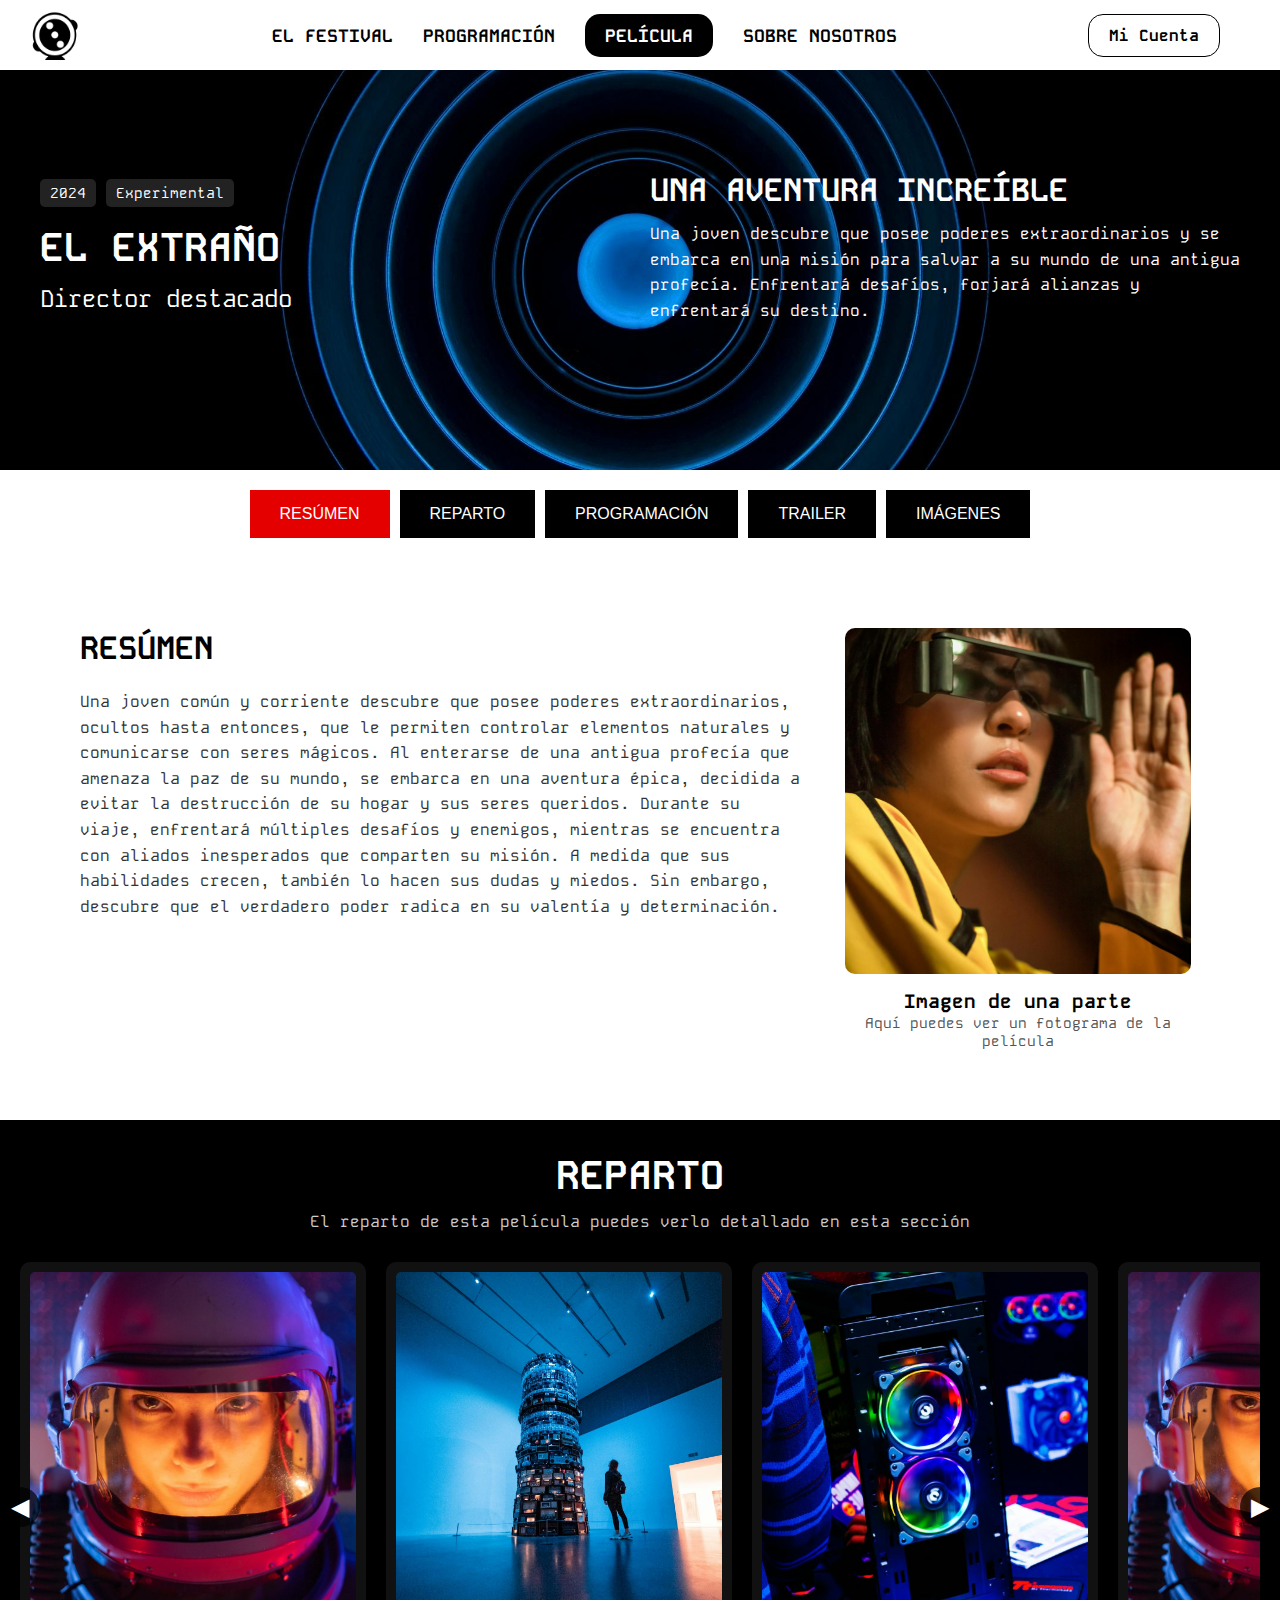
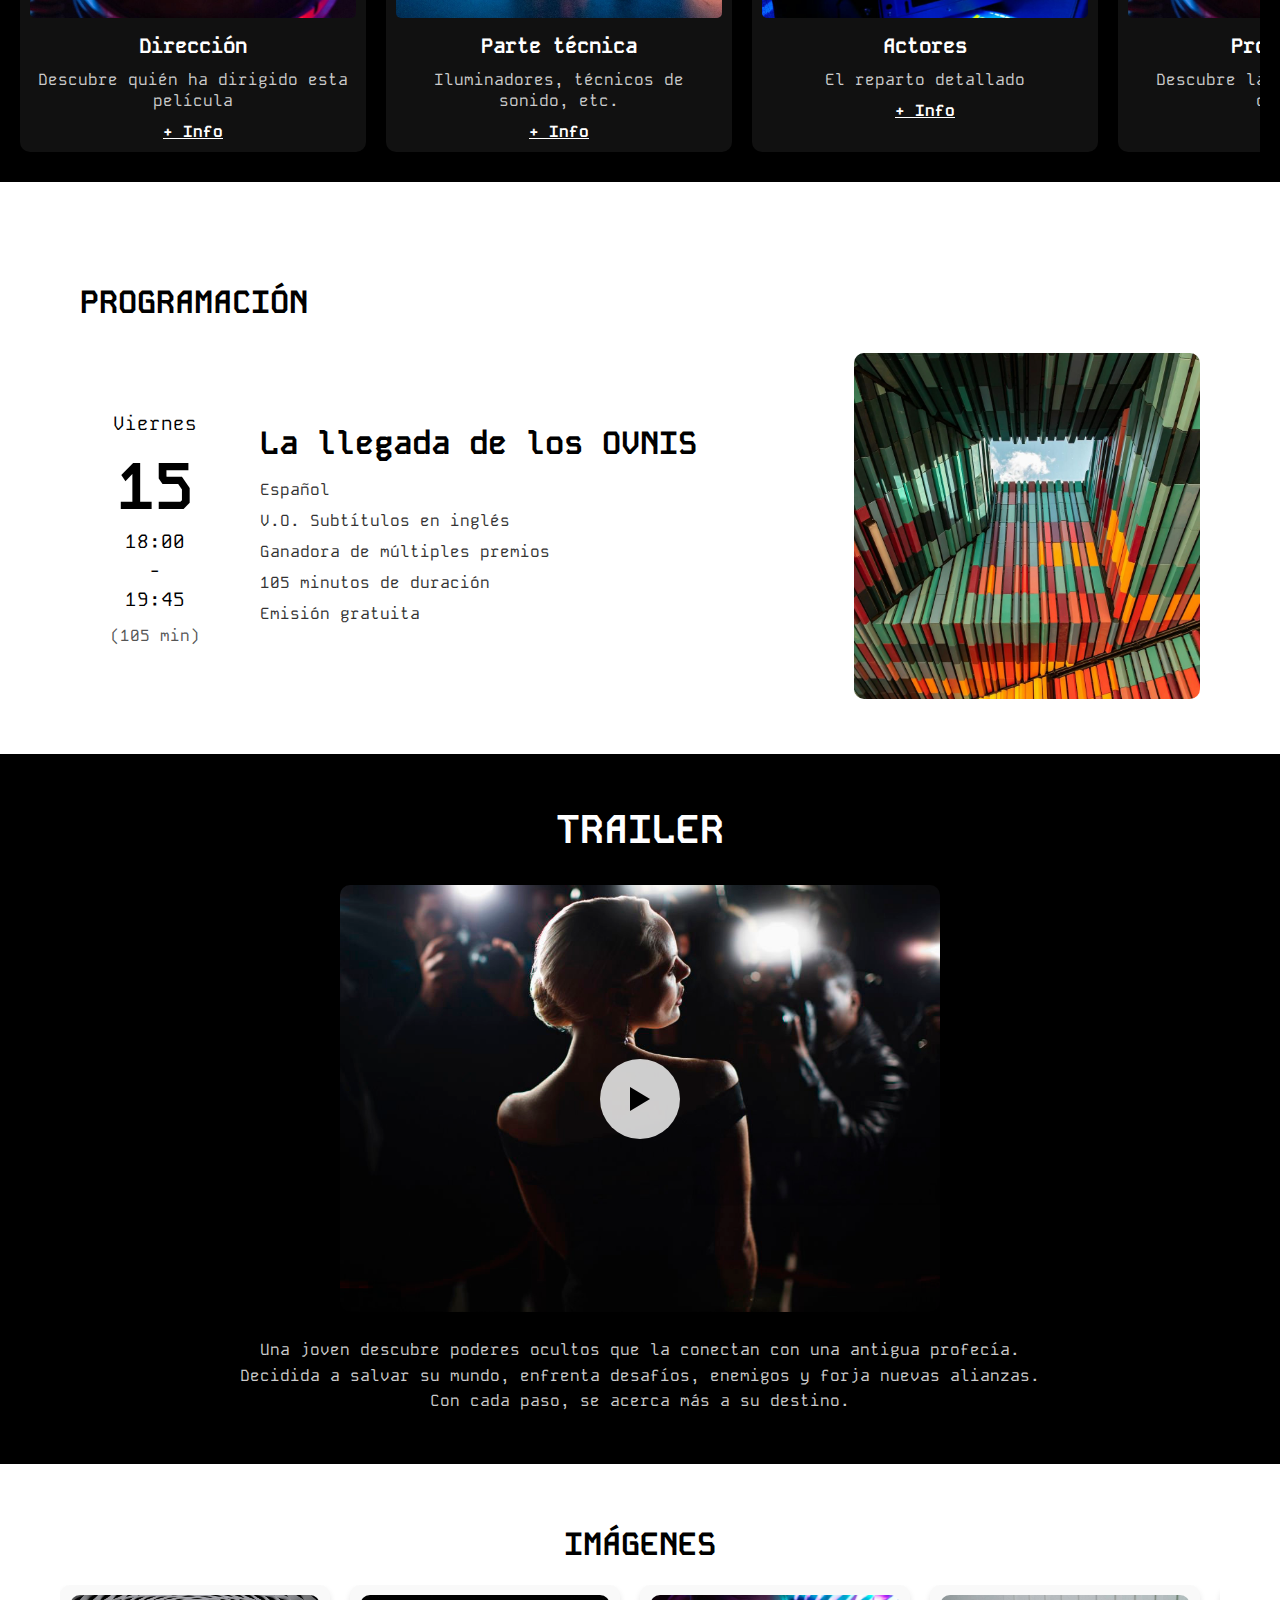
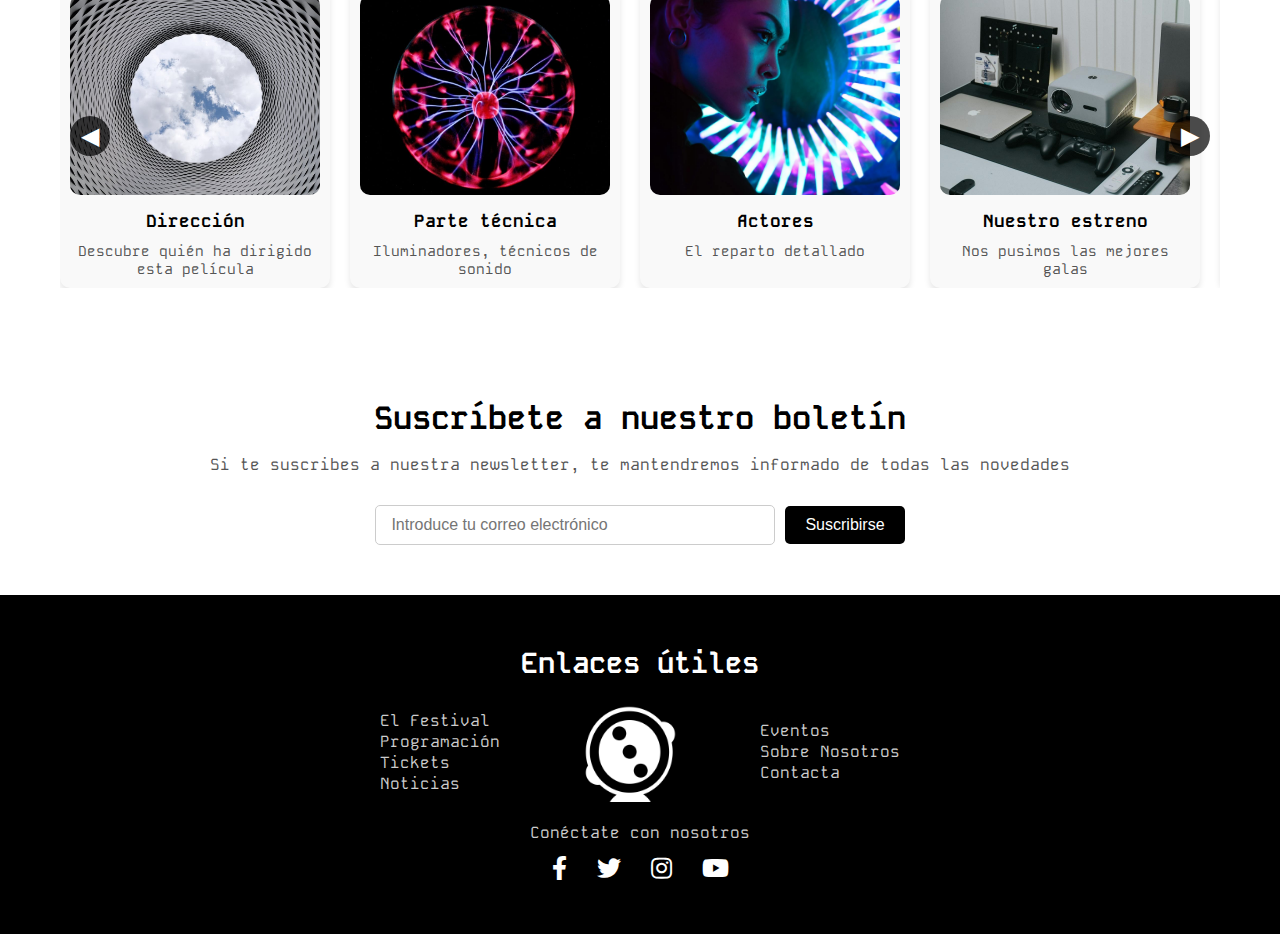
==== pelicula.html @ 9c4490d8 "Primera versión de la web para mejoras" ====
<!DOCTYPE html>
<html lang="es">
<head>
    <meta charset="UTF-8">
    <meta name="viewport" content="width=device-width, initial-scale=1.0">
    <title>Menú Responsive</title>
    <link rel="stylesheet" href="css/styles.css">
    <link rel="stylesheet" href="https://cdnjs.cloudflare.com/ajax/libs/font-awesome/5.15.4/css/all.min.css"/>
</head>
<body>
  <header>
    <!-- Contenedor del menú -->
    <nav class="menu">
        <!-- Logotipo -->
        <div class="logo">
            <img src="images/logo.png" alt="Logotipo del festival">
        </div>

        <!-- Botón hamburguesa -->
        <div class="menu-toggle" id="menu-toggle">
            &#9776; <!-- Ícono hamburguesa -->
        </div>

        <!-- Opciones del menú -->
        <ul class="menu-items" id="menu-items">
            <li><a href="index.html">EL FESTIVAL</a></li>
            <li><a href="programacion.html">PROGRAMACIÓN</a></li>
            <li><a href="pelicula.html"  class="activo">PELÍCULA</a></li>
            <li><a href="sobre.html">SOBRE NOSOTROS</a></li>
            <!-- Línea negra con redes sociales -->
            <li class="redes-sociales-container">
              <div class="redes-sociales">
                <a href="#" aria-label="Facebook">
                    <i class="fab fa-facebook-f"></i>
                </a>
                <a href="#" aria-label="Twitter">
                    <i class="fab fa-twitter"></i>
                </a>
                <a href="#" aria-label="Instagram">
                    <i class="fab fa-instagram"></i>
                </a>
                <a href="#" aria-label="YouTube">
                    <i class="fab fa-youtube"></i>
                </a>
            </div>
          </li>
        </ul>

        <!-- Botón Mi Cuenta -->
        <div class="mi-cuenta">
            <a href="#micuenta" class="boton-cuenta">Mi Cuenta</a>
        </div>
    </nav>
</header>



<section class="section-destacada">
  <div class="contenedor-destacado">
    <div class="texto-izquierda">
      <div class="etiqueta">
        <span>2024</span>
        <span>Experimental</span>
      </div>
      <h2>EL EXTRAÑO</h2>
      <h3>Director destacado</h3>
    </div>
    <div class="texto-derecha">
      <h2>UNA AVENTURA INCREÍBLE</h2>
      <p>
        Una joven descubre que posee poderes extraordinarios y se embarca en una misión para salvar a su mundo de una antigua profecía. Enfrentará desafíos, forjará alianzas y enfrentará su destino.
      </p>
    </div>
  </div>
</section>
  


<section class="navegacion-articles">
  <div class="contenedor-botones-pelicula">
    <button class="boton-nav activo" data-section="resumen">RESÚMEN</button>
    <button class="boton-nav" data-section="reparto">REPARTO</button>
    <button class="boton-nav" data-section="programacion">PROGRAMACIÓN</button>
    <button class="boton-nav" data-section="trailer">TRAILER</button>
    <button class="boton-nav" data-section="imagenes">IMÁGENES</button>
  </div>
</section>

<article id="resumen" class="article-resumen">
  <div class="contenido-resumen">
    <!-- Columna del texto -->
    <div class="texto-resumen">
      <h2>RESÚMEN</h2>
      <p>
        Una joven común y corriente descubre que posee poderes extraordinarios, ocultos hasta entonces, que le permiten controlar elementos naturales y comunicarse con seres mágicos. Al enterarse de una antigua profecía que amenaza la paz de su mundo, se embarca en una aventura épica, decidida a evitar la destrucción de su hogar y sus seres queridos. Durante su viaje, enfrentará múltiples desafíos y enemigos, mientras se encuentra con aliados inesperados que comparten su misión. A medida que sus habilidades crecen, también lo hacen sus dudas y miedos. Sin embargo, descubre que el verdadero poder radica en su valentía y determinación.
      </p>
    </div>
    <!-- Columna de la imagen -->
    <div class="imagen-resumen">
      <img src="images/resumen.jpg" alt="Fotograma de la película">
      <h3><strong>Imagen de una parte</strong></h3>
      <p>Aquí puedes ver un fotograma de la película</p>
    </div>
  </div>
</article>


<section id="reparto" class="section-reparto">
  <h2>REPARTO</h2>
  <p class="descripcion-reparto">
    El reparto de esta película puedes verlo detallado en esta sección
  </p>

  <!-- Contenedor principal del carrusel -->
  <div class="carrusel-reparto">
    <button class="carrusel-btn btn-prev" aria-label="Anterior">&#9664;</button>

    <div class="carrusel-items">
      <!-- Tarjeta 1 -->
      <div class="tarjeta-reparto">
        <img src="images/actores1.jpg" alt="Dirección">
        <h3>Dirección</h3>
        <p>Descubre quién ha dirigido esta película</p>
        <a href="#">+ Info</a>
      </div>

      <!-- Tarjeta 2 -->
      <div class="tarjeta-reparto">
        <img src="images/actores2.jpg" alt="Parte técnica">
        <h3>Parte técnica</h3>
        <p>Iluminadores, técnicos de sonido, etc.</p>
        <a href="#">+ Info</a>
      </div>

      <!-- Tarjeta 3 -->
      <div class="tarjeta-reparto">
        <img src="images/actores3.jpg" alt="Actores">
        <h3>Actores</h3>
        <p>El reparto detallado</p>
        <a href="#">+ Info</a>
      </div>

      <!-- Tarjeta 4 -->
      <div class="tarjeta-reparto">
        <img src="images/actores1.jpg" alt="Producción">
        <h3>Producción</h3>
        <p>Descubre la magia detrás de cámaras</p>
        <a href="#">+ Info</a>
      </div>

      <!-- Tarjeta 5 -->
      <div class="tarjeta-reparto">
        <img src="images/actores2.jpg" alt="Efectos Especiales">
        <h3>Efectos Especiales</h3>
        <p>Los detalles visuales de la película</p>
        <a href="#">+ Info</a>
      </div>
    </div>

    <button class="carrusel-btn btn-next" aria-label="Siguiente">&#9654;</button>
  </div>
</section>



<section id="programacion" class="section-programacion">
  <h2>PROGRAMACIÓN</h2>

  <div class="contenedor-programacion-pelicula">
    <!-- Columna izquierda: Información de horario -->
    <div class="info-horario">
      <p class="dia">Viernes</p>
      <p class="fecha">15</p>
      <p class="hora">18:00 <br> - <br> 19:45</p>
      <p class="duracion">(105 min)</p>
    </div>

    <!-- Columna central: Información de la película -->
    <div class="info-pelicula">
      <h3>La llegada de los OVNIS</h3>
      <ul>
        <li>Español</li>
        <li>V.O. Subtítulos en inglés</li>
        <li>Ganadora de múltiples premios</li>
        <li>105 minutos de duración</li>
        <li>Emisión gratuita</li>
      </ul>
    </div>

    <!-- Columna derecha: Imagen -->
    <div class="imagen-programacion">
      <img src="images/programacion-ovnis.jpg" alt="La llegada de los OVNIS">
    </div>
  </div>
</section>


<section id="trailer" class="section-trailer">
  <h2>TRAILER</h2>

  <div class="contenedor-trailer">
    <!-- Imagen con botón de play -->
    <div class="contenedor-video">
      <img src="images/trailer-thumbnail.jpg" alt="Trailer de la película">
      <button class="boton-play" aria-label="Reproducir video">
        <span class="icono-play"></span>
      </button>
    </div>
    
    <!-- Descripción -->
    <p class="descripcion-trailer">
      Una joven descubre poderes ocultos que la conectan con una antigua profecía. Decidida a salvar su mundo, enfrenta desafíos, enemigos y forja nuevas alianzas. Con cada paso, se acerca más a su destino.
    </p>
  </div>
</section>


<section id="imagenes" class="section-imagenes">
  <h2>IMÁGENES</h2>

  <!-- Contenedor del carrusel -->
  <div class="carrusel-imagenes">
    <button class="carrusel-btn btn-prev" aria-label="Anterior">&#9664;</button>

    <div class="carrusel-items">
      <!-- Tarjeta 1 -->
      <div class="tarjeta-imagen">
        <img src="images/imagen1.jpg" alt="Dirección">
        <h3>Dirección</h3>
        <p>Descubre quién ha dirigido esta película</p>
      </div>
      <!-- Tarjeta 2 -->
      <div class="tarjeta-imagen">
        <img src="images/imagen2.jpg" alt="Parte técnica">
        <h3>Parte técnica</h3>
        <p>Iluminadores, técnicos de sonido</p>
      </div>
      <!-- Tarjeta 3 -->
      <div class="tarjeta-imagen">
        <img src="images/imagen3.jpg" alt="Actores">
        <h3>Actores</h3>
        <p>El reparto detallado</p>
      </div>
      <!-- Tarjeta 4 -->
      <div class="tarjeta-imagen">
        <img src="images/imagen4.jpg" alt="Nuestro estreno">
        <h3>Nuestro estreno</h3>
        <p>Nos pusimos las mejores galas</p>
      </div>
      <!-- Tarjeta 5 -->
      <div class="tarjeta-imagen">
        <img src="images/imagen5.jpg" alt="Escenografía">
        <h3>Escenografía</h3>
        <p>Detalles de la ambientación</p>
      </div>
      <!-- Tarjeta 6 -->
      <div class="tarjeta-imagen">
        <img src="images/imagen6.jpg" alt="Momentos destacados">
        <h3>Momentos destacados</h3>
        <p>Lo más épico del rodaje</p>
      </div>
    </div>

    <button class="carrusel-btn btn-next" aria-label="Siguiente">&#9654;</button>
  </div>
</section>





  <section class="suscripcion-boletin">
    <div class="contenedor">
        <h2>Suscríbete a nuestro boletín</h2>
        <p class="descripcion-boletin">
            Si te suscribes a nuestra newsletter, te mantendremos informado de todas las novedades
        </p>
        <form class="formulario-suscripcion" action="#" method="POST">
            <input 
                type="email" 
                name="email" 
                placeholder="Introduce tu correo electrónico" 
                required>
            <button type="submit">Suscribirse</button>
        </form>
    </div>
  </section>




<footer class="footer">
  <div class="contenedor-footer">
      <h2>Enlaces útiles</h2>
      <div class="footer-contenido">
          <ul class="footer-enlaces">
              <li><a href="#">El Festival</a></li>
              <li><a href="#">Programación</a></li>
              <li><a href="#">Tickets</a></li>
              <li><a href="#">Noticias</a></li>
          </ul>

          <div class="footer-logo">
              <img src="images/logo-blanco.png" alt="Logo">
          </div>

          <ul class="footer-enlaces">
              <li><a href="#">Eventos</a></li>
              <li><a href="#">Sobre Nosotros</a></li>
              <li><a href="#">Contacta</a></li>
          </ul>
      </div>

      <div class="footer-redes">
          <p>Conéctate con nosotros</p>
          <div class="redes-sociales">
              <a href="#"><i class="fab fa-facebook-f"></i></a>
              <a href="#"><i class="fab fa-twitter"></i></a>
              <a href="#"><i class="fab fa-instagram"></i></a>
              <a href="#"><i class="fab fa-youtube"></i></a>
          </div>
      </div>
  </div>
</footer>









<script src="js/filtro.js"></script>
<script src="js/menu.js"></script> 
<script src="js/carrusel2.js"></script> 
</body>
</html>
---- css/styles.css ----
@import url('https://fonts.googleapis.com/css2?family=Kode+Mono:wght@400;600&display=swap');
/* Importa la fuente 'Kode Mono' de Google Fonts. */

* {
    margin: 0;
    padding: 0;
    box-sizing: border-box;
    /* Reset básico de estilos, asegura el box-sizing en todos los elementos. */
}

body {
    font-family: 'Kode Mono', monospace;
    background-color: #fff;
    color: #000;
    /* Establece la fuente principal, fondo blanco y texto negro. */
}

header {
    width: 100%;
    padding: 10px 0;
    display: flex;
    justify-content: center;
    /* El header ocupa todo el ancho, con un padding superior e inferior, y centra su contenido. */
}

.menu {
    display: flex;
    justify-content: space-between;
    align-items: center;
    width: 100%;
    max-width: 1280px;
    margin: 0 auto;
    padding: 0 30px;
    /* El contenedor .menu es el área principal de navegación. Está limitado a 1280px y centrado. */
}

.logo img {
    height: 50px;
    display: block;
    /* El logo se muestra con una altura fija de 50px y como elemento de bloque. */
}

.footer-logo img {
    width: 100px;
    height: auto;
    display: block;
    margin: 0 auto;
    /* Logo en el footer, centrado y con un ancho definido. */
}

.menu-items {
    list-style: none;
    display: flex;
    gap: 30px;
    margin: 0;
    /* Lista horizontal de ítems del menú, sin viñetas, con espacio entre ellos. */
}

.menu-items li a {
  text-decoration: none;
  font-weight: bold;
  font-size: 18px;
  transition: color 0.3s ease;
  color: #000; 
  /* Estilos base de los enlaces del menú: tipografía, color y transición en hover. */
}

.menu-items li a:hover {
    color: #555;
    /* Efecto hover: el texto se oscurece levemente. */
}

.menu-items li a.activo {
  background-color: #000;
  color: #fff;
  border-radius: 15px;
  padding: 10px 20px;
  text-decoration: none;
  /* Enlace activo resaltado con fondo negro, texto blanco y bordes redondeados. */
}

.mi-cuenta {
    margin-right: 30px;
    /* Separación a la derecha para el ítem "Mi Cuenta". */
}

.mi-cuenta .boton-cuenta {
    text-decoration: none;
    border: 1px solid #000;
    padding: 10px 20px;
    border-radius: 15px;
    font-weight: bold;
    font-size: 16px;
    transition: background 0.3s ease;
    color: #000;
    /* Botón de "Mi Cuenta": estilo tipo botón, con borde y transición. */
}

.mi-cuenta .boton-cuenta:hover {
    background-color: #000;
    color: #fff;
    /* Hover en el botón de cuenta: invierte colores. */
}

.menu-toggle {
    display: none;
    font-size: 30px;
    cursor: pointer;
    user-select: none;
    /* Ícono hamburguesa oculto por defecto (se mostrará en responsive). */
}

.redes-sociales-container {
    display: none;
    background-color: #000;
    text-align: center;
    padding: 10px 0;
    /* Contenedor para redes sociales, visible en algunas versiones (ej. responsive). */
}

.redes-sociales-container .redes-sociales a {
    margin: 0 10px;
    /* Espacio entre iconos de redes sociales. */
}

.redes-sociales-container .redes-sociales img {
    height: 24px;
    width: 24px;
    /* Tamaño de los iconos sociales. */
}

.participa {
    background-image: url('../images/participa.jpg');
    background-size: cover;
    background-position: center;
    background-repeat: no-repeat;
    width: 100%;
    max-width: 1280px;
    height: 405px;
    margin: 0 auto;
    display: flex;
    justify-content: flex-start;
    align-items: center;
    color: #fff;
    padding: 20px;
    position: relative;
    /* Sección "participa": imagen de fondo, texto y botón. */
}

.contenedor-texto {
    max-width: 50%;
    /* Limita el ancho del texto dentro de "participa". */
}

.contenedor-texto h1 {
    font-size: 2.5rem;
    line-height: 1.2;
    margin-bottom: 20px;
    /* Título grande dentro de la sección participa. */
}

.boton-participar {
    background-color: #fff;
    color: #000;
    padding: 10px 20px;
    border-radius: 10px;
    font-size: 1rem;
    cursor: pointer;
    border: none;
    margin-bottom: 20px;
    transition: background-color 0.3s ease;
    font-family: 'Kode Mono', monospace;
    /* Botón de llamado a la acción en "participa". */
}

.boton-participar:hover {
    background-color: #ccc;
    /* Hover en el botón: se aclara el fondo. */
}

.descripcion {
    font-size: 1rem;
    line-height: 1.5;
    color: #dcdcdc;
    /* Descripción, texto secundario con tono gris claro. */
}

.noticias {
    text-align: center;
    padding: 50px 20px;
    /* Sección "noticias" con texto centrado y paddings. */
}

.noticias h2 {
    font-size: 2.5rem;
    margin-bottom: 30px;
    /* Título grande de la sección de noticias. */
}

.contenedor-tarjetas {
    display: flex;
    justify-content: space-between;
    flex-wrap: wrap;
    gap: 20px;
    max-width: 1200px;
    margin: 0 auto;
    /* Contenedor para tarjetas (noticias): grilla flexible con espacio entre tarjetas. */
}

.tarjeta {
    background-color: #f7f7f7;
    border-radius: 15px;
    overflow: hidden;
    text-align: left;
    width: calc(33.333% - 20px);
    box-shadow: 0 4px 8px rgba(0, 0, 0, 0.1);
    transition: transform 0.3s ease;
    /* Tarjeta de noticia: estilo limpio, con sombra y animación hover. */
}

.tarjeta:hover {
    transform: translateY(-10px);
}

.tarjeta img {
    width: 100%;
    height: 346px;
    object-fit: cover;
    object-position: center;
    display: block;
    /* Imagen de la tarjeta, recorte centrado. */
}

.tarjeta h3 {
    font-size: 1.5rem;
    margin: 15px 20px 10px;
    /* Título dentro de la tarjeta. */
}

.tarjeta p {
    font-size: 1rem;
    margin: 0 20px 20px;
    color: #555;
    /* Párrafo descriptivo en la tarjeta. */
}

.carrusel-eventos h2 {
    font-size: 2.2rem;
    margin-bottom: 20px;
    /* Título en el carrusel de eventos. */
}

.descripcion-eventos {
    font-size: 1rem;
    margin-bottom: 40px;
    margin-top: 20px;
    color: #aaa;
    /* Texto secundario en el carrusel de eventos. */
}

.carrusel-eventos {
    text-align: center;
    background-color: #000;
    color: #fff;
    padding: 50px 20px;
    max-width: 1280px;
    margin: 0 auto;
    /* Sección carrusel de eventos con fondo oscuro. */
}

.carrusel {
    position: relative;
    overflow: hidden;
    /* Contenedor del carrusel. */
}

.carrusel-contenedor {
    width: 100%;
    overflow: hidden;
    /* Contenedor interno del carrusel para clips. */
}

.carrusel-contenido {
    display: flex;
    gap: 20px;
    transition: transform 0.5s ease-in-out;
    /* Elementos del carrusel colocados en fila con espacio entre ellos. */
}

.tarjeta-evento {
    flex: 0 0 calc(33.33% - 20px);
    background-color: #111;
    border-radius: 10px;
    overflow: hidden;
    text-align: center;
    display: flex;
    flex-direction: column;
    box-shadow: 0 4px 8px rgba(0, 0, 0, 0.3);
    margin: 0 10px;
    /* Tarjeta individual dentro del carrusel de eventos. */
}

.tarjeta-evento img {
    width: 100%;
    height: 346px;
    object-fit: cover;
    object-position: center;
    /* Imagen principal del evento. */
}

.tarjeta-evento h3 {
    font-size: 1.5rem;
    margin: 15px 0 10px;
}

.tarjeta-evento p {
    font-size: 1rem;
    margin: 0 15px 15px;
    color: #ccc;
    line-height: 1.5;
}

.tarjeta-evento .boton-info {
    display: inline-block;
    background-color: #fff;
    color: #000;
    border: none;
    border-radius: 5px;
    padding: 4px 16px;
    font-size: 0.9rem;
    margin: 10px auto;
    cursor: pointer;
    transition: background-color 0.3s ease;
    text-align: center;
    white-space: nowrap;
    line-height: 1.2;
    /* Botón para más info dentro de la tarjeta del evento. */
}

.tarjeta-evento .boton-info:hover {
    background-color: #ccc;
    color: #000;
}

.boton-carrusel {
    position: absolute;
    top: 50%;
    transform: translateY(-50%);
    background-color: #fff;
    color: #000;
    border: none;
    border-radius: 50%;
    width: 50px;
    height: 50px;
    font-size: 1.5rem;
    cursor: pointer;
    z-index: 10;
    /* Botones laterales para navegar en el carrusel. */
}

.boton-prev {
    left: 10px;
}

.boton-next {
    right: 10px;
}

.tickets {
    text-align: center;
    padding: 50px 20px;
    background-color: #fff;
    /* Sección TICKETS: listado de tarjetas con entradas. */
}

.tickets h2 {
    font-size: 2.5rem;
    margin-bottom: 30px;
}

.tickets-grid {
    display: grid;
    grid-template-columns: repeat(4, 1fr);
    gap: 20px;
    max-width: 1280px;
    margin: 0 auto;
    /* Grilla de 4 columnas para las tarjetas de tickets. */
}

.ticket-item {
    background-color: #f9f9f9;
    border-radius: 10px;
    overflow: hidden;
    text-align: center;
    box-shadow: 0 4px 6px rgba(0, 0, 0, 0.1);
    padding-bottom: 20px;
    /* Tarjeta individual para cada ticket. */
}

.ticket-item img {
    width: 100%;
    height: 200px;
    object-fit: cover;
    border-top-left-radius: 10px;
    border-top-right-radius: 10px;
}

.ticket-item h3 {
    font-size: 1.2rem;
    margin: 15px 0 10px;
}

.ticket-item p {
    font-size: 1rem;
    color: #555;
    margin: 0 10px;
    line-height: 1.5;
}

.emisiones-directo {
    background-color: #000;
    color: #fff;
    width: 100%;
    max-width: 1280px;
    margin: 0 auto;
    padding: 50px 20px;
    box-sizing: border-box;
    text-align: center;
    /* Sección de emisiones en directo, con fondo negro, texto blanco y un video destacado. */
}

.contenedor-seccion {
    display: flex;
    justify-content: center;
    align-items: center;
    width: 100%;
}

.contenido {
    max-width: 600px;
    width: 100%;
    margin: 0 auto;
}

.contenido h2 {
    font-size: 2.5rem;
    margin-bottom: 20px;
}

.descripcion-emisiones {
    font-size: 1rem;
    margin-bottom: 40px;
    color: #ccc;
    line-height: 1.6;
}

.video-contenedor {
    position: relative;
    width: 100%;
    border-radius: 10px;
    overflow: hidden;
}

.video-contenedor img {
    width: 100%;
    display: block;
    border-radius: 10px;
}

/* Unificación del botón play */
.boton-play {
    position: absolute;
    top: 50%;
    left: 50%;
    transform: translate(-50%, -50%);
    background: rgba(255, 255, 255, 0.8);
    border: none;
    width: 80px;
    height: 80px;
    border-radius: 50%;
    display: flex;
    justify-content: center;
    align-items: center;
    cursor: pointer;
    transition: background 0.3s ease;
    /* Botón de reproducción sobre la imagen/video. */
}

.boton-play:hover {
    background: rgba(255, 255, 255, 1);
}

.triangulo-play {
    width: 0;
    height: 0;
    border-left: 25px solid #000;
    border-top: 15px solid transparent;
    border-bottom: 15px solid transparent;
    /* Triángulo interno del botón de play. */
}

.agenda {
    background-color: #fff;
    color: #000;
    padding: 50px 20px;
    text-align: center;
    /* Sección AGENDA con una grilla de eventos. */
}

.agenda .contenedor {
    max-width: 1280px;
    width: 100%;
    margin: 0 auto;
}

.agenda h2 {
    font-size: 2.5rem;
    margin-bottom: 20px;
}

.descripcion-agenda {
    font-size: 1rem;
    margin-bottom: 40px;
    color: #555;
}

.agenda-grid {
    display: grid;
    grid-template-columns: repeat(3, 1fr);
    gap: 20px;
    /* Grilla de agenda en 3 columnas. */
}

.tarjeta-agenda {
    background-color: #f9f9f9;
    border-radius: 10px;
    overflow: hidden;
    text-align: center;
    box-shadow: 0 4px 6px rgba(0,0,0,0.1);
    padding-bottom: 20px;
}

.tarjeta-agenda img {
    width: 100%;
    height: 346px;
    object-fit: cover;
    border-top-left-radius: 10px;
    border-top-right-radius: 10px;
}

.tarjeta-agenda h3 {
    font-size: 1.2rem;
    margin: 15px 0 10px;
}

.tarjeta-agenda p {
    font-size: 1rem;
    color: #555;
    margin: 0 15px 15px;
    line-height: 1.5;
}

.tarjeta-agenda .boton-info {
    display: inline-block;
    background-color: #000;
    color: #fff;
    border: none;
    border-radius: 5px;
    padding: 8px 15px;
    cursor: pointer;
    transition: background-color 0.3s ease;
}

.tarjeta-agenda .boton-info:hover {
    background-color: #555;
}

.suscripcion-boletin {
    background-color: #fff;
    color: #000;
    text-align: center;
    padding: 50px 20px;
    width: 100%;
    /* Sección para suscribirse a un boletín. */
}

.suscripcion-boletin .contenedor {
    max-width: 1280px;
    margin: 0 auto;
    padding: 0 20px;
}

.suscripcion-boletin h2 {
    font-size: 2rem;
    margin-bottom: 15px;
}

.descripcion-boletin {
    font-size: 1rem;
    margin-bottom: 30px;
    color: #555;
}

.formulario-suscripcion {
    display: flex;
    justify-content: center;
    align-items: center;
    gap: 10px;
    flex-wrap: wrap;
    /* Formulario para introducir email y suscribirse. */
}

.formulario-suscripcion input {
    font-size: 1rem;
    padding: 10px 15px;
    width: 400px;
    border: 1px solid #ccc;
    border-radius: 5px;
    outline: none;
    box-sizing: border-box;
}

.formulario-suscripcion input:focus {
    border-color: #000;
}

.formulario-suscripcion button {
    font-size: 1rem;
    background-color: #000;
    color: #fff;
    border: none;
    padding: 10px 20px;
    border-radius: 5px;
    cursor: pointer;
    transition: background-color 0.3s ease;
}

.formulario-suscripcion button:hover {
    background-color: #444;
}

.footer {
    background-color: #000;
    color: #fff;
    max-width: 1280px;
    margin: 0 auto;
    padding: 50px 0;
    /* Footer principal del sitio con logo, enlaces y redes. */
}

.contenedor-footer {
    width: 100%;
    text-align: center;
    padding: 0 20px;
}

.footer h2 {
    font-size: 1.8rem;
    margin-bottom: 20px;
}

.footer-contenido {
    display: flex;
    justify-content: center;
    align-items: center;
    gap: 80px;
    margin-bottom: 20px;
    /* Distribuye los elementos del footer (logo, enlaces, redes) horizontalmente. */
}

.footer-enlaces {
    list-style: none;
    margin: 0;
    text-align: left;
}

.footer-enlaces li {
    margin-bottom: 0px;
}

.footer-enlaces a {
    text-decoration: none;
    color: #ccc;
    transition: color 0.3s ease;
}

.footer-enlaces a:hover {
    color: #fff;
}

.footer-redes p {
    font-size: 1rem;
    margin-bottom: 10px;
    color: #ccc;
}

.redes-sociales a {
    color: #fff;
    font-size: 1.5rem;
    margin: 0 10px;
    transition: color 0.3s ease;
}

.redes-sociales a:hover {
    color: #555;
}


/* ------------------------------ PAGINA PROGRAMACIÓN ----------------------------*/

.programacion-eventos {
  background: url('../images/programacion.jpg') no-repeat center center;
  background-size: contain;
  max-width: 1280px;
  margin: 0 auto;
  height: 450px;
  display: flex;
  justify-content: center;
  align-items: flex-end;
  color: #fff;
  text-align: left;
  padding: 20px;
  /* Sección de la página de programación con imagen de fondo. */
}

.programacion-eventos .texto-programacion {
    padding: 10px;
    width: 100%;
    max-width: 100%;
    box-sizing: border-box;
}

.programacion-eventos .texto-programacion p {
    font-size: 1rem;
    line-height: 1.5;
    margin: 0;
    text-align: justify;
}

.programacion-eventos .contenedor {
  width: 100%;
  padding: 20px;
}

.texto-programacion {
  max-width: 700px;
}

.texto-programacion h2 {
  font-size: 2.5rem;
  font-weight: 600;
  margin-bottom: 15px;
}

.texto-programacion p {
    font-size: 1rem;
    line-height: 1.4;
    word-wrap: break-word;
    overflow-wrap: break-word;
    margin: 0;
}

.programacion {
  background-color: #fff;
  max-width: 1280px;
  margin: 0 auto;
  padding: 20px 10px;
  box-shadow: 0 2px 8px rgba(0, 0, 0, 0.1);
  /* Contenedor principal de la programación: eventos con fechas e imágenes. */
}

.programacion h2 {
  font-family: 'Kode Mono', monospace;
  font-size: 2rem;
  border-bottom: 6px solid #000;
  padding-bottom: 10px;
  margin-bottom: 20px;
  /* Título con una línea inferior gruesa. */
}

.programacion-item {
  display: flex;
  justify-content: space-between;
  align-items: center;
  gap: 20px;
  padding: 20px 0;
  border-bottom: 1px solid #000000;
  /* Cada ítem de programación es una fila con fecha, texto y imagen. */
}

.programacion-fecha {
  text-align: center;
  flex: 0 0 100px;
}

.programacion-fecha .dia {
  font-size: 2.5rem;
  font-weight: bold;
  display: block;
}

.programacion-fecha .hora,
.programacion-fecha .duracion {
  font-size: 0.9rem;
  color: #666;
}

.programacion-contenido {
  flex: 1;
  font-family: 'Kode Mono', monospace;
  font-size: 1rem;
}

.programacion-contenido h3 {
  font-size: 2rem;
  font-weight: bold;
  margin-bottom: 5px;
}

.programacion-imagen img {
  width: 282px;
  height: 282px;
  object-fit: cover;
  border-radius: 5px;
}

.boton-ver-mas {
  text-align: center;
  margin-top: 20px;
}

.boton-ver-mas button {
  background-color: #000;
  color: #fff;
  font-family: 'Kode Mono', monospace;
  font-size: 1rem;
  border: none;
  border-radius: 5px;
  padding: 10px 20px;
  cursor: pointer;
  transition: background 0.3s ease;
}

.boton-ver-mas button:hover {
  background-color: #444;
}

.programacion-fecha {
  font-size: 2rem;
  font-weight: bold;
}

.botones-navegacion {
  width: 100%;
  max-width: 1280px;
  margin: 0 auto;
  padding: 20px 0;
  text-align: center;
}

.contenedor-botones .boton {
  background-color: #000;
  color: #fff;
  border: none;
  padding: 10px 20px;
  margin: 0 10px;
  font-family: 'Kode Mono', monospace;
  font-size: 1rem;
  text-transform: uppercase;
  cursor: pointer;
  border-radius: 5px;
  transition: background-color 0.3s ease;
}

.contenedor-botones .boton.activo {
  background-color: red;
  color: #fff;
}

.contenedor-botones .boton:hover {
  background-color: #555;
}


/*PÁGINA PELÍCULA -----------------------------------------------------------*/

.section-destacada {
    width: 100%;
    max-width: 1280px;
    margin: 0 auto;
    background-image: url('../images/fondo-pelicula.jpg');
    background-size: cover;
    background-position: center;
    color: #fff;
    padding: 100px 40px;
    box-sizing: border-box;
    min-height: 400px;
    /* Sección destacada para una película: imagen de fondo, texto. */
}
.contenedor-destacado {
    display: flex;
    justify-content: space-between;
    align-items: center;
    gap: 20px;
}
.texto-izquierda,
.texto-derecha {
    flex: 1;
}
.etiqueta {
    display: flex;
    gap: 10px;
    margin-bottom: 15px;
}
.etiqueta span {
    background-color: #222;
    color: #fff;
    padding: 5px 10px;
    font-size: 0.9rem;
    border-radius: 5px;
}
.texto-izquierda h2 {
    font-size: 2.5rem;
    margin: 10px 0;
    font-weight: bold;
}
.texto-izquierda h3 {
    font-size: 1.5rem;
    font-weight: normal;
}
.texto-derecha h2 {
    font-size: 2rem;
    margin-bottom: 10px;
}
.texto-derecha p {
    font-size: 1rem;
    line-height: 1.6;
}

.navegacion-articles {
    width: 100%;
    max-width: 1160px;
    margin: 0 auto;
    display: flex;
    justify-content: center;
    align-items: center;
    padding: 20px 0;
    /* Barra de navegación para secciones de la película (ej. pestañas). */
}

.contenedor-botones-pelicula {
    display: flex;
    gap: 10px;
    position: relative;
}
.boton-nav {
    background-color: #000;
    color: #fff;
    border: none;
    padding: 15px 30px;
    font-size: 1rem;
    cursor: pointer;
    transition: background-color 0.3s ease;
    text-transform: uppercase;
}
.boton-nav.activo {
    background-color: #e50000;
    color: #fff;
}
.boton-nav:hover {
    background-color: #333;
}

.article-section {
    display: none;
    padding: 20px;
    background-color: #f9f9f9;
    border: 1px solid #ddd;
    margin: 10px 0;
    max-width: 1280px;
    margin: 0 auto;
}
.article-section.active {
    display: block;
    /* Secciones de artículo que se muestran/ocultan al pulsar botones. */
}

.article-resumen {
    width: 100%;
    max-width: 1160px;
    margin: 50px auto;
    padding: 20px;
    box-sizing: border-box;
}
.contenido-resumen {
    display: flex;
    gap: 30px;
    align-items: flex-start;
}
.texto-resumen {
    flex: 2;
}
.texto-resumen h2 {
    font-size: 2rem;
    font-weight: bold;
    margin-bottom: 20px;
}
.texto-resumen p {
    font-size: 1rem;
    line-height: 1.6;
    color: #333;
}
.imagen-resumen {
    flex: 1;
    text-align: center;
}
.imagen-resumen img {
    width: 346px;
    height: 346px;
    object-fit: cover;
    object-position: center;
    border-radius: 10px;
}
.imagen-resumen h3 {
    margin-top: 10px;
    font-size: 1.2rem;
    font-weight: bold;
}
.imagen-resumen p {
    font-size: 0.9rem;
    color: #555;
}


/* Sección reparto */
.section-reparto {
    width: 100%;
    max-width: 1280px;
    margin: 50px auto;
    text-align: center;
    color: #fff;
    background-color: #000;
    padding: 30px 20px;
    box-sizing: border-box;
}
.section-reparto h2 {
    font-size: 2.5rem;
    margin-bottom: 10px;
}
.descripcion-reparto {
    font-size: 1rem;
    margin-bottom: 30px;
    color: #ccc;
}
.carrusel-reparto {
    position: relative;
    display: flex;
    align-items: center;
}

.carrusel-items {
    display: flex;
    gap: 20px;
    overflow: hidden;
    scroll-behavior: smooth;
    transition: transform 0.5s ease-in-out;
    /* Carrusel horizontal con scroll suave. */
}

.tarjeta-reparto {
    flex: 0 0 346px;
    background-color: #111;
    border-radius: 10px;
    text-align: center;
    box-shadow: 0 4px 8px rgba(0, 0, 0, 0.5);
    padding: 10px;
}
.tarjeta-reparto img {
    width: 100%;
    height: 346px;
    object-fit: cover;
    border-radius: 5px;
}
.tarjeta-reparto h3 {
    margin: 10px 0;
    font-size: 1.3rem;
    color: #fff;
}
.tarjeta-reparto p {
    font-size: 1rem;
    color: #ccc;
}
.tarjeta-reparto a {
    display: inline-block;
    margin-top: 10px;
    color: #fff;
    text-decoration: underline;
    font-weight: bold;
}

.carrusel-btn {
    background-color: rgba(0, 0, 0, 0.7);
    color: #fff;
    border: none;
    border-radius: 50%;
    width: 40px;
    height: 40px;
    font-size: 1.5rem;
    cursor: pointer;
    position: absolute;
    top: 50%;
    transform: translateY(-50%);
    z-index: 10;
}
.btn-prev {
    left: -20px;
}
.btn-next {
    right: -20px;
}
.carrusel-btn:hover {
    background-color: rgba(255, 255, 255, 0.3);
}

.section-programacion {
    width: 100%;
    max-width: 1160px;
    margin: 0 auto;
    padding: 50px 20px;
    font-family: 'Kode Mono', monospace;
    color: #000;
    box-sizing: border-box;
}
.section-programacion h2 {
    font-size: 2rem;
    margin-bottom: 30px;
    font-weight: bold;
}
.contenedor-programacion-pelicula {
    display: flex;
    gap: 30px;
    align-items: center;
}
.info-horario {
    text-align: center;
    flex: 0 0 150px;
}
.info-horario .dia {
    font-size: 1.2rem;
    margin-bottom: 10px;
}
.info-horario .fecha {
    font-size: 4rem;
    font-weight: bold;
}
.info-horario .hora {
    font-size: 1.2rem;
    line-height: 1.5;
}
.info-horario .duracion {
    font-size: 1rem;
    margin-top: 10px;
    color: #555;
}
.info-pelicula {
    flex: 1;
}
.info-pelicula h3 {
    font-size: 2rem;
    margin-bottom: 15px;
    font-weight: bold;
}
.info-pelicula ul {
    list-style: none;
    padding: 0;
}
.info-pelicula li {
    font-size: 1rem;
    margin-bottom: 10px;
    color: #333;
}
.imagen-programacion {
    flex: 0 0 346px;
}
.imagen-programacion img {
    width: 100%;
    height: 346px;
    object-fit: cover;
    border-radius: 10px;
}

.section-trailer {
    width: 100%;
    max-width: 1280px;
    margin: 0 auto;
    padding: 50px 20px;
    text-align: center;
    color: #fff;
    background-color: #000;
    box-sizing: border-box;
}
.section-trailer h2 {
    font-size: 2.5rem;
    margin-bottom: 30px;
    font-family: 'Kode Mono', monospace;
}
.contenedor-video {
    position: relative;
    display: inline-block;
}
.contenedor-video img {
    width: 100%;
    max-width: 600px;
    border-radius: 10px;
    display: block;
}
.icono-play {
    width: 0;
    height: 0;
    border-left: 20px solid #000;
    border-top: 12px solid transparent;
    border-bottom: 12px solid transparent;
}
.descripcion-trailer {
    font-size: 1rem;
    line-height: 1.6;
    color: #ccc;
    margin-top: 20px;
    max-width: 800px;
    margin-left: auto;
    margin-right: auto;
    font-family: 'Kode Mono', monospace;
}

.section-imagenes {
    width: 100%;
    max-width: 1280px;
    margin: 0 auto;
    text-align: center;
    padding: 60px;
}
.section-imagenes h2 {
    font-size: 2rem;
    margin-bottom: 20px;
    font-family: 'Kode Mono', monospace;
}
.carrusel-imagenes {
    position: relative;
    display: flex;
    align-items: center;
    overflow: hidden;
}
.tarjeta-imagen {
    flex: 0 0 calc(25% - 20px);
    background-color: #f9f9f9;
    border-radius: 10px;
    text-align: center;
    box-shadow: 0 4px 6px rgba(0, 0, 0, 0.1);
    padding: 10px;
}
.tarjeta-imagen img {
    width: 100%;
    height: 200px;
    object-fit: cover;
    border-radius: 10px;
}
.tarjeta-imagen h3 {
    margin: 10px 0;
    font-size: 1.1rem;
    color: #000;
}
.tarjeta-imagen p {
    font-size: 0.9rem;
    color: #555;
}
.carrusel-imagenes .carrusel-btn {
    position: absolute;
    top: 50%;
    transform: translateY(-50%);
    background-color: rgba(0, 0, 0, 0.7);
    color: #fff;
    border: none;
    border-radius: 50%;
    width: 40px;
    height: 40px;
    font-size: 1.5rem;
    cursor: pointer;
    z-index: 10;
}
.carrusel-imagenes .btn-prev {
    left: 10px;
}
.carrusel-imagenes .btn-next {
    right: 10px;
}
.carrusel-imagenes .carrusel-btn:hover {
    background-color: rgba(255, 255, 255, 0.3);
}


/*PÁGINA SOBRE NOSOTROS --------------------------------------*/
.seccion-ultima-edicion {
    width: 100%;
    max-width: 1280px;
    height: 500px;
    margin: 0 auto;
    background: url('../images/edicion-fondo.jpg') no-repeat center center;
    background-size: cover;
    display: flex;
    justify-content: flex-end;
    align-items: flex-end;
    text-align: right;
    padding: 30px;
    box-sizing: border-box;
    color: #fff;
    /* Sección con imagen de fondo, texto a la derecha y botones de acción. */
}
.seccion-ultima-edicion .contenedor-texto {
    max-width: 600px;
}
.seccion-ultima-edicion .contenedor-texto h2 {
    font-size: 2.5rem;
    margin-bottom: 20px;
    font-family: 'Kode Mono', monospace;
    text-transform: uppercase;
}
.seccion-ultima-edicion .contenedor-texto p {
    font-size: 1rem;
    line-height: 1.5;
    margin-bottom: 20px;
}
.botones-accion {
    display: flex;
    justify-content: flex-end;
    gap: 15px;
}
.boton-blanco, .boton-negro {
    text-decoration: none;
    font-size: 1rem;
    padding: 10px 20px;
    border-radius: 5px;
    transition: background-color 0.3s ease, color 0.3s ease;
}
.boton-blanco {
    background-color: #fff;
    color: #000;
}
.boton-blanco:hover {
    background-color: #ddd;
}
.boton-negro {
    background-color: #000;
    color: #fff;
}
.boton-negro:hover {
    background-color: #333;
}

.section-pilares {
    width: 100%;
    max-width: 1280px;
    margin: 0 auto;
    padding: 50px 20px;
    text-align: center;
    font-family: 'Kode Mono', monospace;
    box-sizing: border-box;
}
.section-pilares h2 {
    font-size: 2.5rem;
    margin-bottom: 15px;
    font-weight: bold;
    text-transform: uppercase;
}
.descripcion-pilares {
    font-size: 1rem;
    color: #555;
    margin-bottom: 40px;
}
.contenedor-pilares {
    display: flex;
    justify-content: space-between;
    gap: 20px;
}
.pilar {
    background-color: #fff;
    border-radius: 10px;
    box-shadow: 0 4px 6px rgba(0, 0, 0, 0.1);
    text-align: center;
    padding: 15px;
    max-width: calc(33.333% - 20px);
    box-sizing: border-box;
}
.pilar img {
    width: 100%;
    max-width: 346px;
    height: 346px;
    object-fit: cover;
    border-radius: 10px;
    margin: 0 auto 15px;
    display: block;
}
.pilar h3 {
    font-size: 1.2rem;
    margin-bottom: 10px;
    font-weight: bold;
    color: #000;
}
.pilar p {
    font-size: 1rem;
    color: #555;
    line-height: 1.5;
}
.linea-final {
    width: 1000px;
    height: 4px;
    background-color: #000;
    margin: 30px auto 0;
}

.seccion-info {
    width: 100%;
    max-width: 1280px;
    margin: 0 auto;
    padding: 50px 20px;
    text-align: center;
    font-family: 'Kode Mono', monospace;
    box-sizing: border-box;
}
.seccion-info h2 {
    font-size: 2.5rem;
    margin-bottom: 40px;
    font-weight: bold;
    text-transform: uppercase;
}
.contenedor-info {
    display: flex;
    justify-content: space-between;
    gap: 20px;
}
.tarjeta-info {
    background-color: #fff;
    border-radius: 10px;
    box-shadow: 0 4px 6px rgba(0, 0, 0, 0.1);
    text-align: center;
    padding: 15px;
    max-width: calc(25% - 20px);
    box-sizing: border-box;
}
.tarjeta-info img {
    width: 100%;
    height: 346px;
    object-fit: cover;
    border-radius: 10px;
    margin-bottom: 15px;
}
.tarjeta-info h3 {
    font-size: 1.2rem;
    margin-bottom: 10px;
    font-weight: bold;
    color: #000;
}
.tarjeta-info p {
    font-size: 1rem;
    color: #555;
    line-height: 1.5;
}

.seccion-merchandising {
    width: 100%;
    max-width: 1280px;
    margin: 0 auto;
    padding: 50px 100px; 
    text-align: center;
    font-family: 'Kode Mono', monospace;
    color: #fff;
    background-color: #000;
    box-sizing: border-box;
}
.seccion-merchandising h2 {
    font-size: 2.5rem;
    margin-bottom: 10px;
}
.descripcion-merchandising {
    font-size: 1rem;
    margin-bottom: 40px;
    color: #ccc;
}
.contenedor-merchandising {
    display: grid;
    grid-template-columns: repeat(4, 1fr);
    grid-template-rows: auto;
    gap: 20px;
}
/* Primera fila: dos imágenes ocupan el doble de ancho cada una */
.imagen-merch:nth-child(1),
.imagen-merch:nth-child(2) {
  grid-column: span 2;
}
/* Segunda fila: imagen grande que ocupa todo el ancho */
.imagen-grande {
  grid-column: span 4;
}
/* Tercera fila: una imagen que ocupa 3/4 y otra 1/4 */
.imagen-3-4 {
  grid-column: span 3;
}
.imagen-1-4 {
  grid-column: span 1;
}

.imagen-merch img {
    width: 100%;
    height: 250px;
    object-fit: cover;
    border-radius: 10px;
    display: block;
}

.seccion-contacto {
    width: 100%;
    max-width: 1280px;
    margin: 0 auto;
    padding: 50px 20px;
    box-sizing: border-box;
    background: url('../images/fondo-formulario.jpg') no-repeat center center / cover;
    position: relative;
}
.seccion-contacto::before {
    content: "";
    position: absolute;
    top: 0;
    left: 0;
    width: 100%;
    height: 100%;
    z-index: 1;
}
.contenedor-contacto {
    display: flex;
    justify-content: space-between;
    gap: 20px;
    position: relative;
    z-index: 2;
    width: 100%;
    padding: 20px;
    background-color: rgba(255, 255, 255, 0.1);
    border-radius: 10px;
}
.formulario {
    flex: 0 0 60%;
    padding: 30px;
    background: url('../images/formulario.jpg') no-repeat center center / cover;
    border-radius: 10px;
    position: relative;
    color: #fff;
}
.formulario::before {
    content: "";
    position: absolute;
    top: 0;
    left: 0;
    width: 100%;
    height: 100%;
    border-radius: 10px;
    z-index: 1;
}
.formulario form {
    position: relative;
    z-index: 2;
}
.formulario input,
.formulario textarea {
    width: 100%;
    margin-bottom: 15px;
    padding: 10px;
    border: none;
    border-radius: 5px;
    font-size: 1rem;
    background-color: rgba(255, 255, 255, 0.9);
    color: #000;
}
button[type="submit"] {
    background-color: #000;
    color: #fff;
    border: none;
    padding: 10px 20px;
    border-radius: 5px;
    cursor: pointer;
    transition: background-color 0.3s ease;
}
button[type="submit"]:hover {
    background-color: #444;
}
.informacion-datos {
    flex: 0 0 30%;
    background: rgba(0, 0, 0, 0.9);
    padding: 30px;
    border-radius: 10px;
    color: #fff;
    font-size: 0.9rem;
    line-height: 1.5;
}
.espacio-libre {
    flex: 0 0 10%;
}

@media (max-width: 768px) {
    /* Reglas responsive para móviles y tablets: 
       Se reorganizan menús, tarjetas, grillas y tipografías. */

    .menu-items::before {
        content: "";
        display: block;
        width: 100%;
        height: 2px;
        background-color: #000;
        position: absolute;
        top: 0px;
        left: 0;
    }

    .menu-items {
        display: none;
        flex-direction: column;
        background-color: #fff;
        position: absolute;
        top: 70px;
        left: 0;
        width: 100%;
        box-shadow: 0 4px 6px rgba(0, 0, 0, 0.1);
        z-index: 1000;
        text-align: left;
    }
    .menu-items li:not(.redes-sociales-container) {
      padding-left: 15px;
      padding-top: 2px;
      padding-bottom: 2px;
    }

    .menu-items.active {
        display: flex;
    }

    .menu-toggle {
        display: block;
        order: 3;
    }

    .redes-sociales-container {
        display: block;
        margin-top: 0px;
    }

    .redes-sociales a i {
      color: #fff; 
      font-size: 24px;
      transition: color 0.3s ease;
    }

    .participa {
        height: auto;
        padding: 30px 10px;
        justify-content: center;
        text-align: center;
    }

    .contenedor-texto {
        max-width: 100%;
    }

    .contenedor-texto h1 {
        font-size: 2rem;
    }

    .contenedor-tarjetas {
        flex-direction: column;
        gap: 30px;
    }

    .tarjeta {
        width: 100%;
    }

    .tarjeta img {
        height: 300px;
    }

    .tickets-grid {
        grid-template-columns: 1fr;
    }

    .agenda-grid {
        grid-template-columns: 1fr;
    }

    .agenda h2 {
        font-size: 2rem;
    }

    .descripcion-agenda {
        font-size: 0.9rem;
    }

    .footer-contenido {
      display: flex;
      flex-direction: column; 
      align-items: center;
      gap: 20px;
    }

    .footer-logo {
        order: 1;
    }

    .footer-enlaces {
        order: 2;
        text-align: center;
    }

    .footer-redes {
        order: 3;
        text-align: center;
    }

    .footer-logo::after {
        content: "";
        display: block;
        width: 100%;
        height: 1px;
        background-color: #fff;
        margin: 20px 0;
    }

    .footer-enlaces::after {
        content: "";
        display: block;
        width: 100%;
        height: 1px;
        background-color: #fff;
        margin: 20px 0;
    }

    .footer-redes p {
        margin-bottom: 20px;
        font-size: 1.2rem;
    }

    .redes-sociales {
        display: flex;
        justify-content: center;
        gap: 10px; 
    }

    .redes-sociales a i {
        color: #fff; 
    }

    .programacion-container {
      display: flex;
      flex-direction: column;
      align-items: center;
      justify-content: center;
      margin: 0 auto;
      padding: 0 10px;
    }

    .programacion-item {
      flex-direction: column;
      align-items: center;
      text-align: center;
      gap: 10px;
      width: 100%;
    }

    .programacion-item img {
      width: 282px;
      height: 282px;
      object-fit: cover;
    }

    .programacion-texto {
      margin: 0;
      padding: 0;
      max-width: 100%;
    }

    .programacion-eventos {
        background-size: cover;
        height: auto;
        padding: 20px;
    }

    .texto-programacion h2 {
        font-size: 1.8rem;
        margin-bottom: 10px;
    }

    .texto-programacion p {
        font-size: 0.9rem;
        text-align: left;
    }

    .contenedor-destacado {
        flex-direction: column;
        text-align: center;
    }

    .texto-izquierda h2,
    .texto-derecha h2 {
        font-size: 2rem;
    }

    .texto-derecha p {
        font-size: 0.9rem;
    }

    .contenido-resumen {
        flex-direction: column;
        text-align: center;
    }

    .texto-resumen h2 {
        font-size: 1.8rem;
    }

    .imagen-resumen img {
        max-width: 80%;
        margin: 0 auto;
    }

    .contenedor-programacion-pelicula {
        flex-direction: column;
        gap: 20px;
    }

    .info-horario .fecha {
        font-size: 3rem;
    }

    .info-pelicula h3 {
        font-size: 1.5rem;
    }

    .imagen-programacion img {
        height: auto;
    }

    .contenedor-video img {
        max-width: 100%;
    }

    .boton-play {
        width: 60px;
        height: 60px;
    }

    .contenedor-pilares {
        flex-direction: column;
        gap: 30px;
    }

    .pilar {
        max-width: 100%;
    }

    .pilar img {
        height: 200px;
    }

    .contenedor-info {
        flex-direction: column;
        gap: 30px;
    }

    .tarjeta {
        max-width: 100%;
    }

    .tarjeta-info {
        max-width: 100%;
    }

    .contenedor-merchandising {
        grid-template-columns: 1fr;
    }

    .contenedor-botones-pelicula {
        flex-direction: column;
        gap: 15px;
    }

    .contenedor-botones-pelicula .boton-nav {
        width: 80%;
        max-width: none;
    }
}
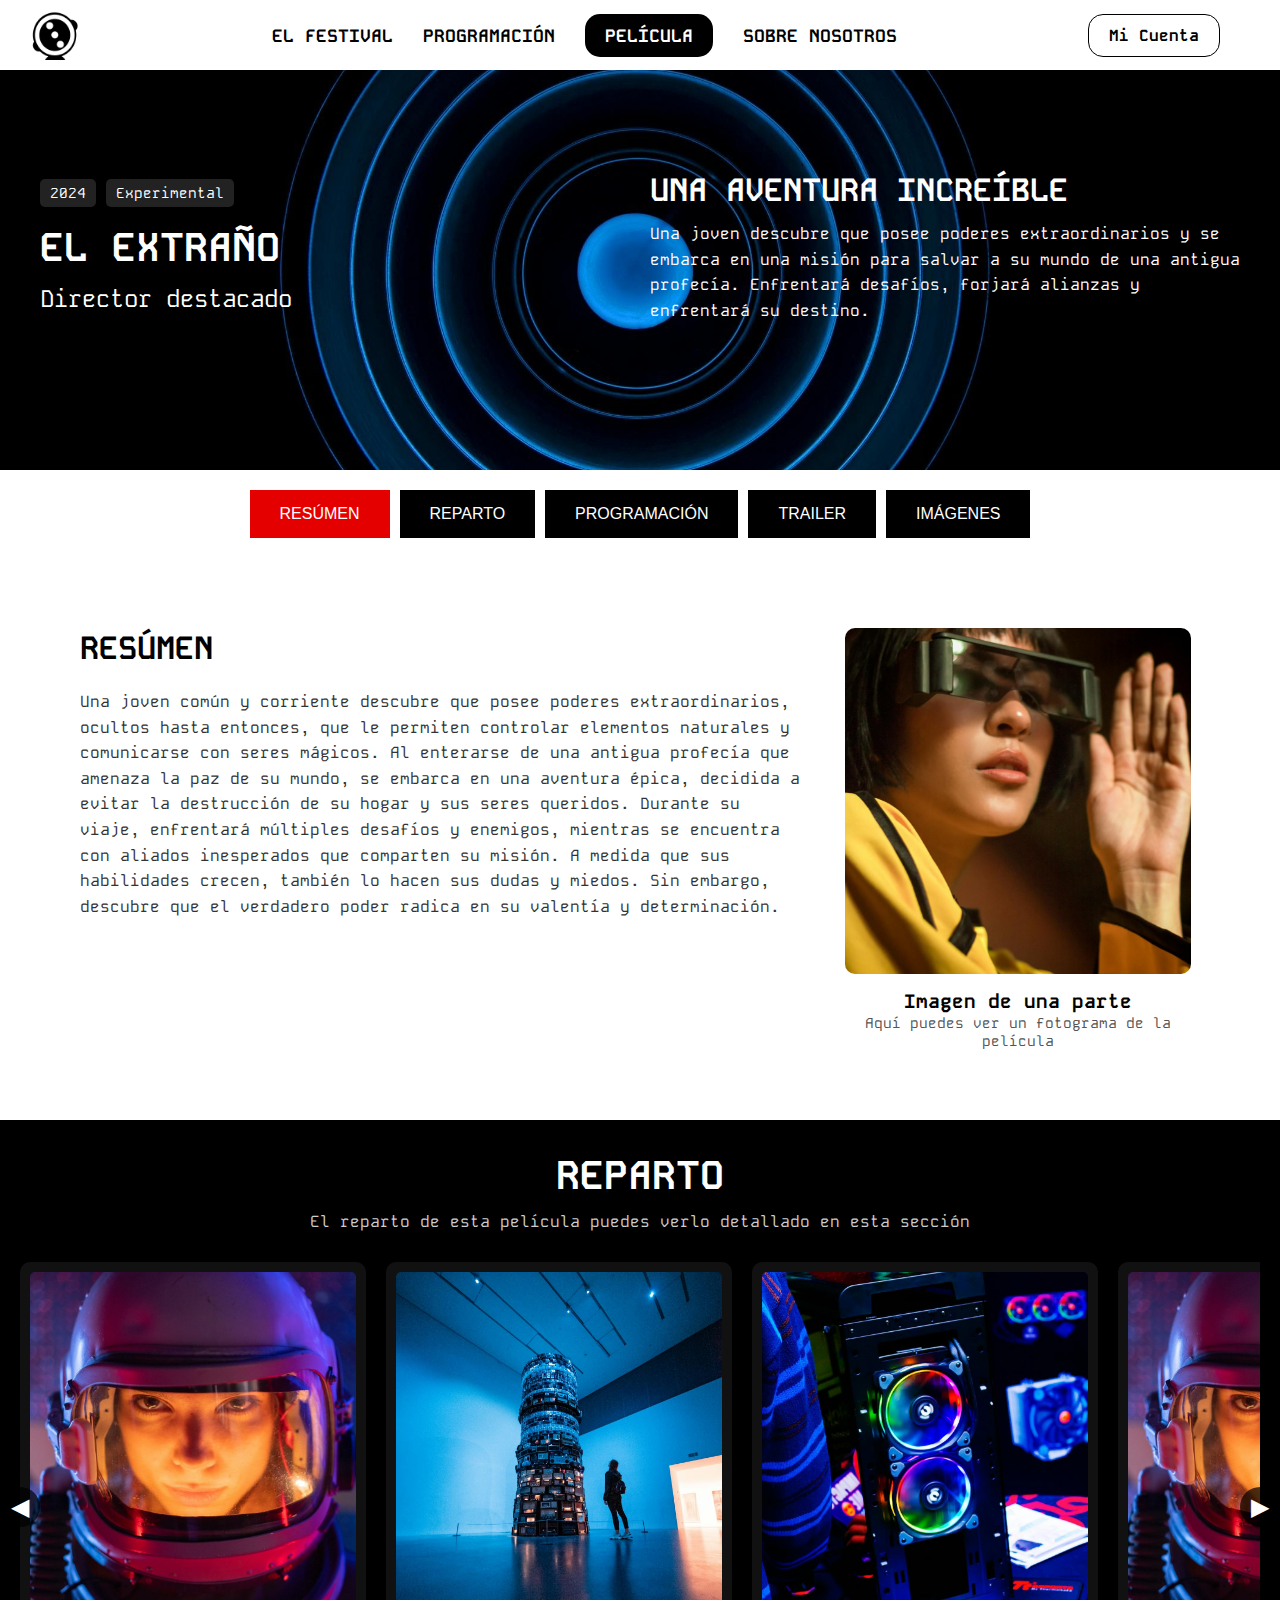
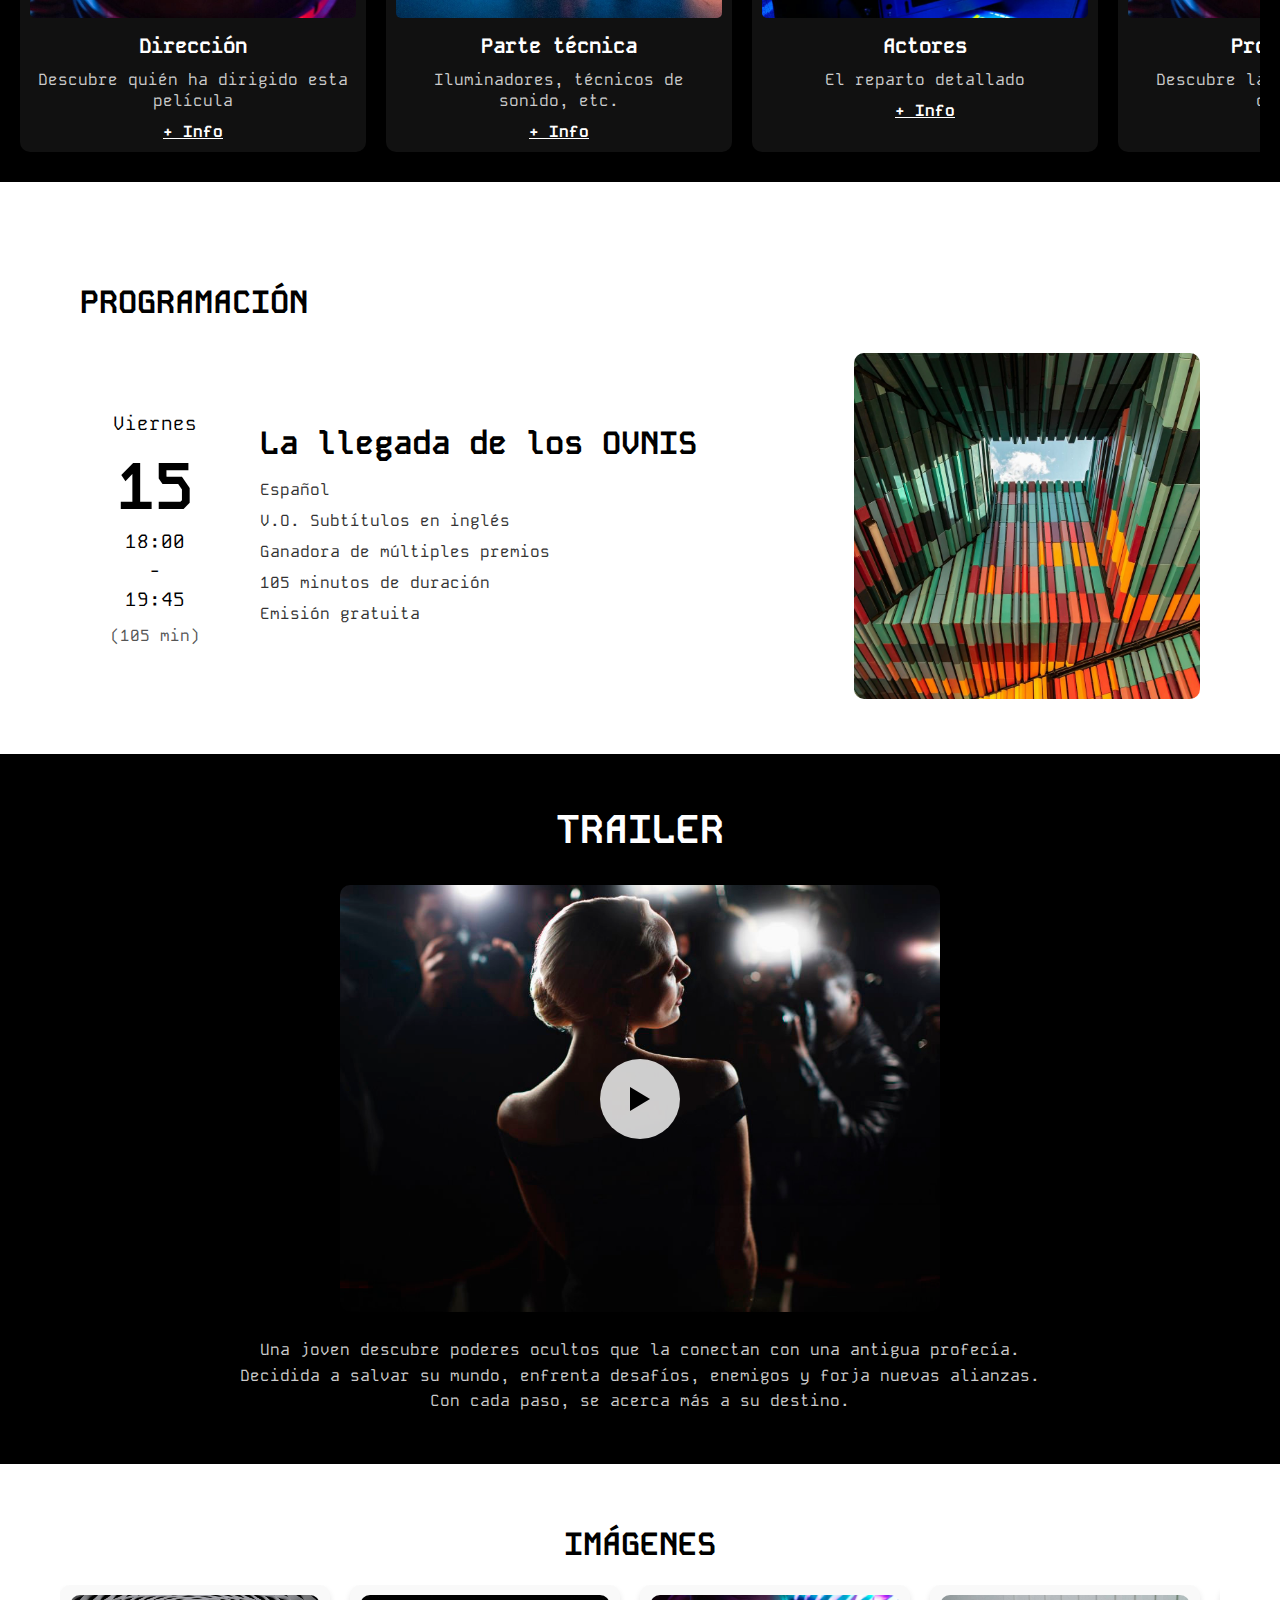
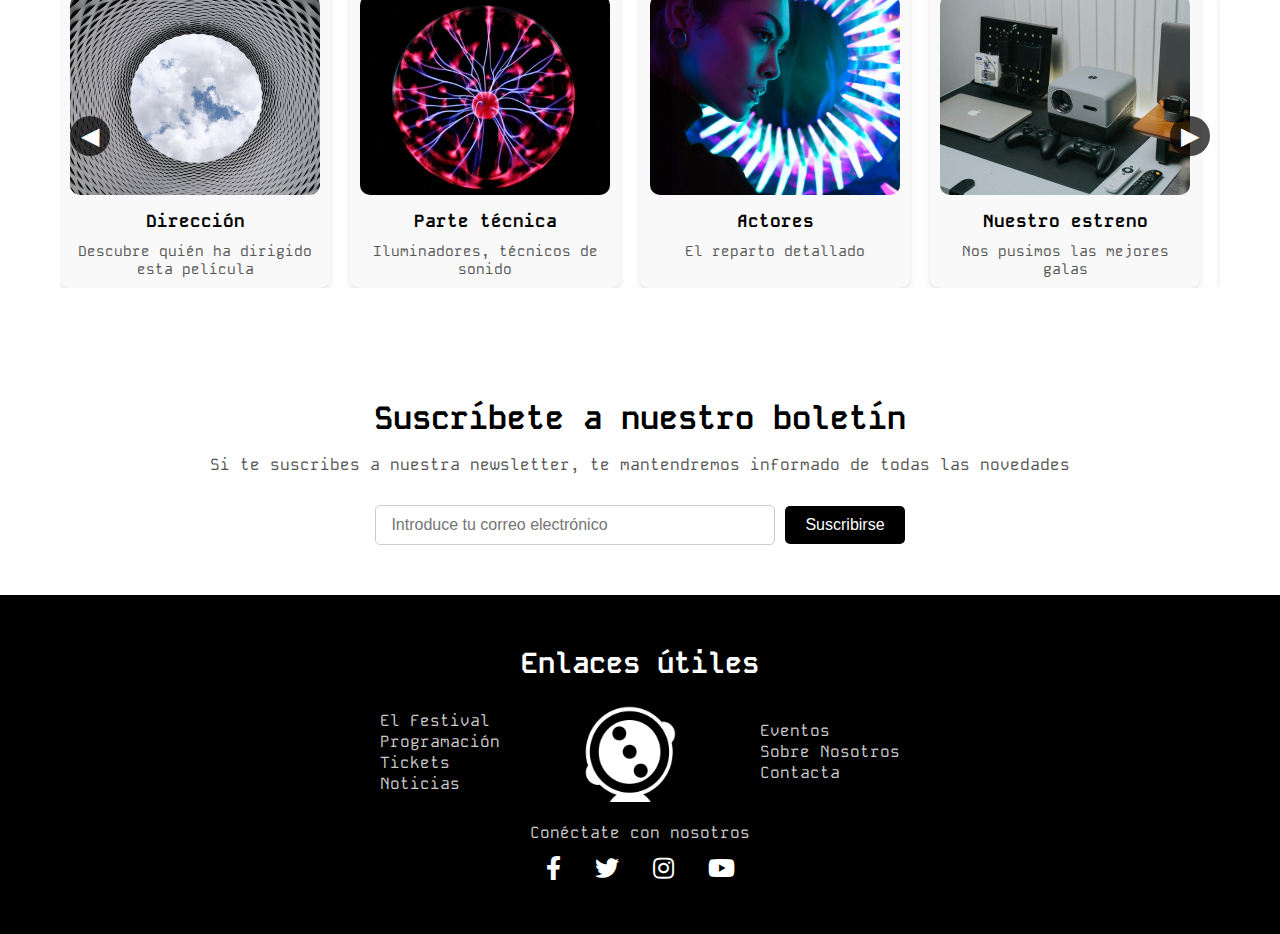
==== commit a8eecb43: "asd" ====
--- a/pelicula.html
+++ b/pelicula.html
@@ -5,7 +5,7 @@
     <meta name="viewport" content="width=device-width, initial-scale=1.0">
     <title>Menú Responsive</title>
     <link rel="stylesheet" href="css/styles.css">
-    <link rel="stylesheet" href="https://cdnjs.cloudflare.com/ajax/libs/font-awesome/5.15.4/css/all.min.css"/>
+    <link rel="stylesheet" href="https://cdnjs.cloudflare.com/ajax/libs/font-awesome/5.15.4/css/all.min.css">
 </head>
 <body>
   <header>
@@ -30,18 +30,26 @@
             <!-- Línea negra con redes sociales -->
             <li class="redes-sociales-container">
               <div class="redes-sociales">
-                <a href="#" aria-label="Facebook">
-                    <i class="fab fa-facebook-f"></i>
-                </a>
-                <a href="#" aria-label="Twitter">
-                    <i class="fab fa-twitter"></i>
-                </a>
-                <a href="#" aria-label="Instagram">
-                    <i class="fab fa-instagram"></i>
-                </a>
-                <a href="#" aria-label="YouTube">
-                    <i class="fab fa-youtube"></i>
-                </a>
+                <a href="#">
+                  <span class="fab fa-facebook-f" aria-hidden="true"></span>
+                  <span class="sr-only">Facebook</span>
+              </a>
+              <a href="#">
+                  <span class="fab fa-twitter" aria-hidden="true"></span>
+                  <span class="sr-only">Twitter</span>
+              </a>
+              <a href="#">
+                  <span class="fab fa-instagram" aria-hidden="true"></span>
+                  <span class="sr-only">Instagram</span>
+              </a>
+              <a href="#">
+                  <span class="fab fa-youtube" aria-hidden="true"></span>
+                  <span class="sr-only">YouTube</span>
+              </a>
+              <a href="#">
+                  <span class="triangulo-play" aria-hidden="true"></span>
+                  <span class="sr-only">Reproducir video</span>
+              </a>
             </div>
           </li>
         </ul>
@@ -314,10 +322,22 @@
       <div class="footer-redes">
           <p>Conéctate con nosotros</p>
           <div class="redes-sociales">
-              <a href="#"><i class="fab fa-facebook-f"></i></a>
-              <a href="#"><i class="fab fa-twitter"></i></a>
-              <a href="#"><i class="fab fa-instagram"></i></a>
-              <a href="#"><i class="fab fa-youtube"></i></a>
+            <a href="#" aria-label="Facebook">
+              <span class="fab fa-facebook-f" aria-hidden="true"></span>
+              <span class="sr-only">Facebook</span>
+          </a>
+          <a href="#" aria-label="Twitter">
+              <span class="fab fa-twitter" aria-hidden="true"></span>
+              <span class="sr-only">Twitter</span>
+          </a>
+          <a href="#" aria-label="Instagram">
+              <span class="fab fa-instagram" aria-hidden="true"></span>
+              <span class="sr-only">Instagram</span>
+          </a>
+          <a href="#" aria-label="YouTube">
+              <span class="fab fa-youtube" aria-hidden="true"></span>
+              <span class="sr-only">YouTube</span>
+          </a>
           </div>
       </div>
   </div>
--- a/css/styles.css
+++ b/css/styles.css
@@ -1603,6 +1603,33 @@
     flex: 0 0 10%;
 }
 
+.sr-only {
+    position: absolute;
+    width: 1px;
+    height: 1px;
+    margin: -1px;
+    padding: 0;
+    overflow: hidden;
+    clip: rect(0, 0, 0, 0);
+    border: 0;
+    white-space: nowrap; /* Evita que el texto se rompa */
+}
+
+a {
+    color: white; /* Asegura que los enlaces sean blancos */
+    text-decoration: none; /* Elimina subrayado si es necesario */
+}
+
+a .fab, a .triangulo-play {
+    color: white; /* Aplica color blanco a los íconos */
+}
+
+a:hover .fab, a:hover .triangulo-play {
+    color: #ccc; /* Opcional: color gris en hover */
+}
+
+
+
 @media (max-width: 768px) {
     /* Reglas responsive para móviles y tablets: 
        Se reorganizan menús, tarjetas, grillas y tipografías. */
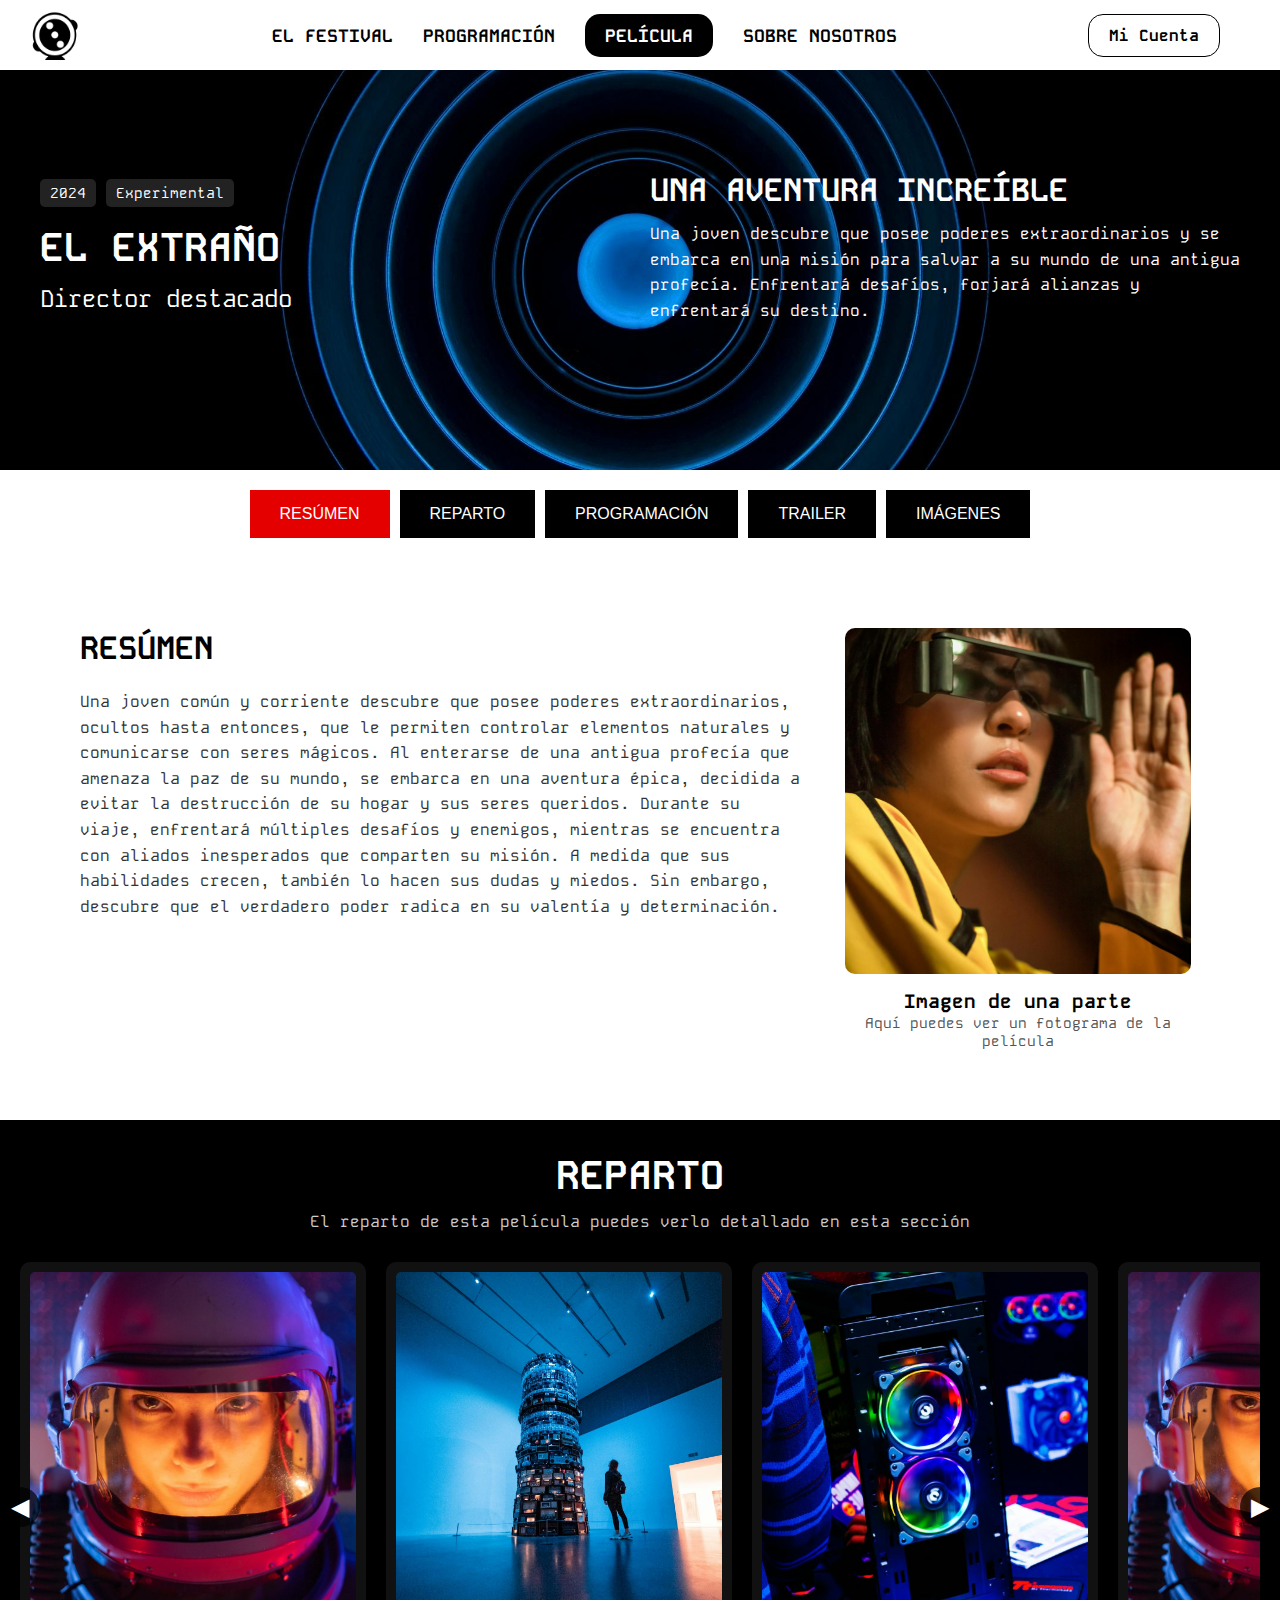
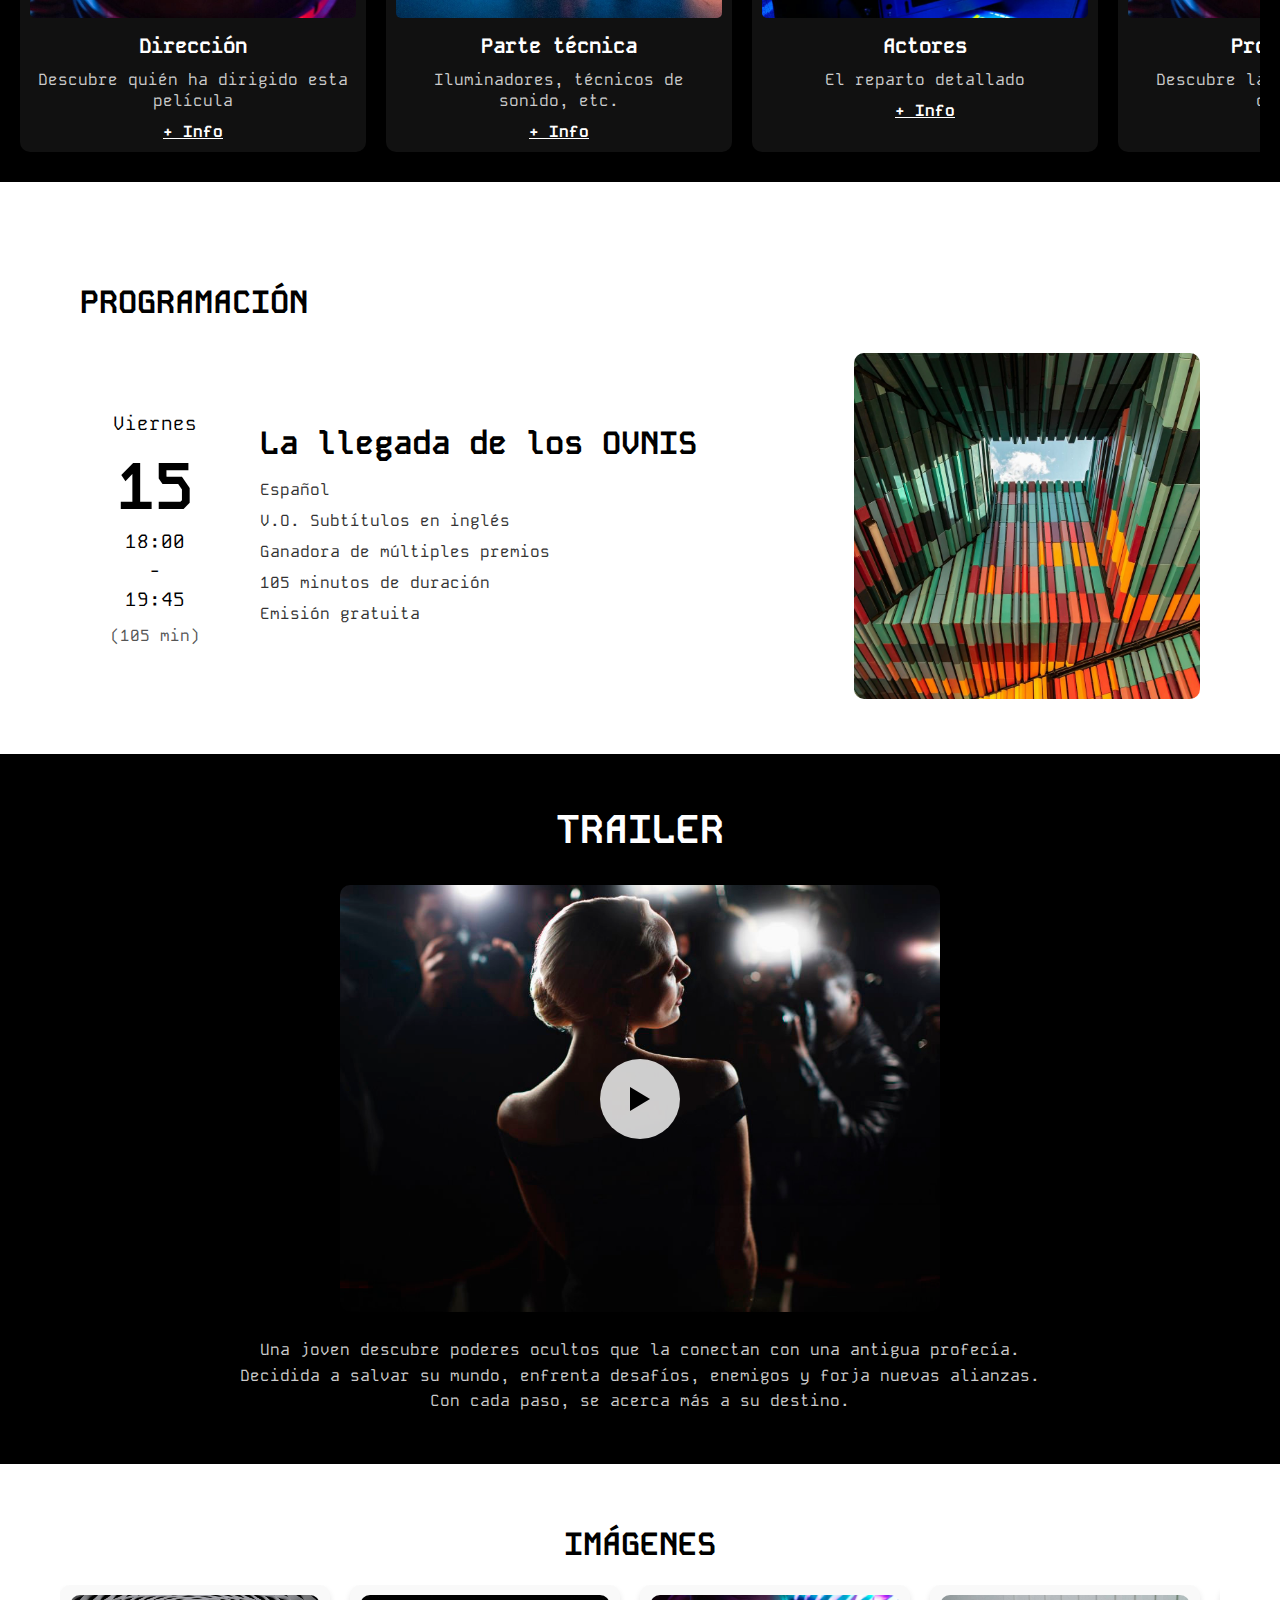
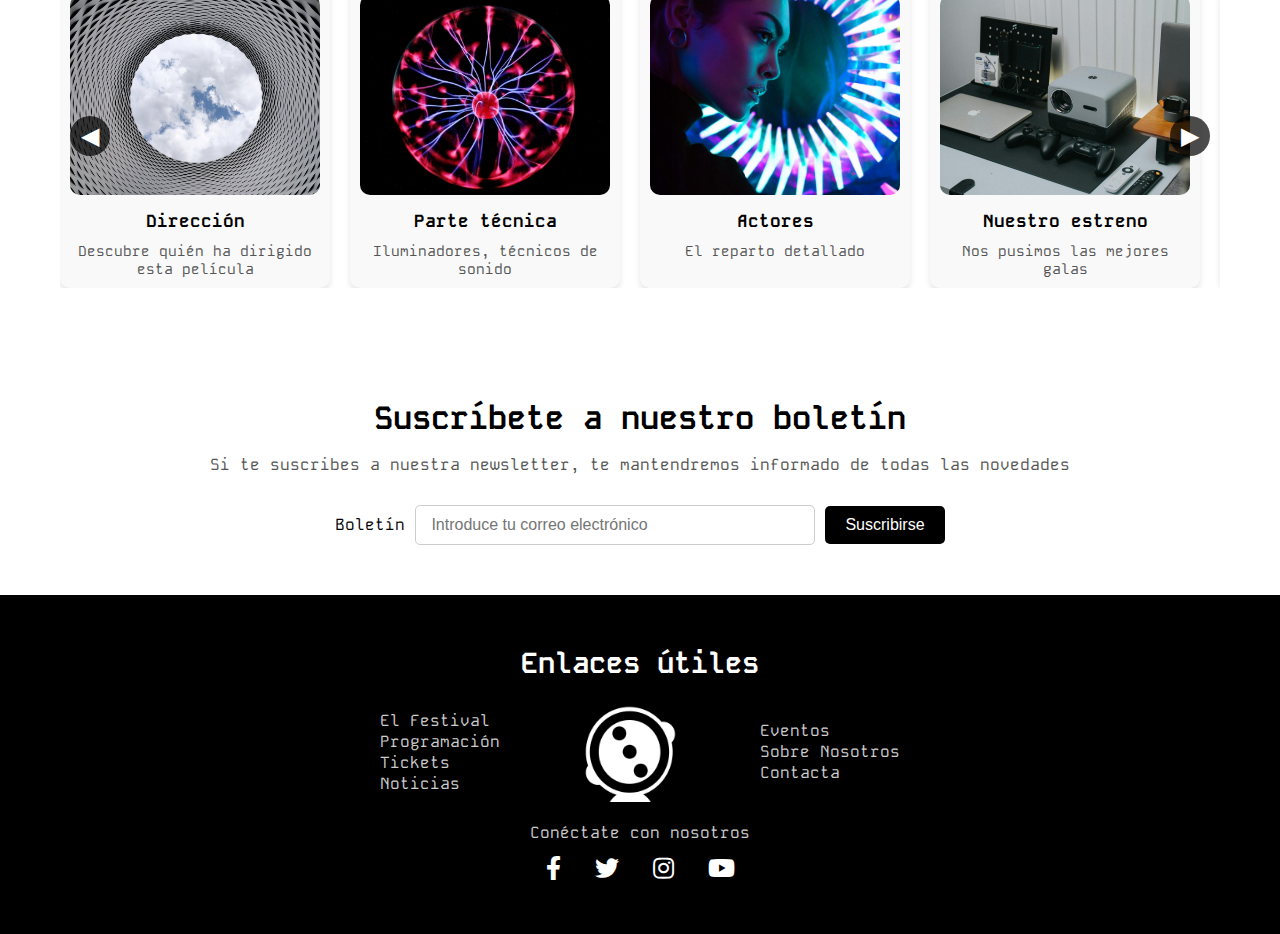
==== commit 180f9519: "form" ====
--- a/pelicula.html
+++ b/pelicula.html
@@ -284,11 +284,13 @@
             Si te suscribes a nuestra newsletter, te mantendremos informado de todas las novedades
         </p>
         <form class="formulario-suscripcion" action="#" method="POST">
-            <input 
-                type="email" 
-                name="email" 
-                placeholder="Introduce tu correo electrónico" 
-                required>
+          <label for="email">Boletín</label>
+          <input 
+              type="email" 
+              id="email" 
+              name="email" 
+              placeholder="Introduce tu correo electrónico"
+              required>
             <button type="submit">Suscribirse</button>
         </form>
     </div>
